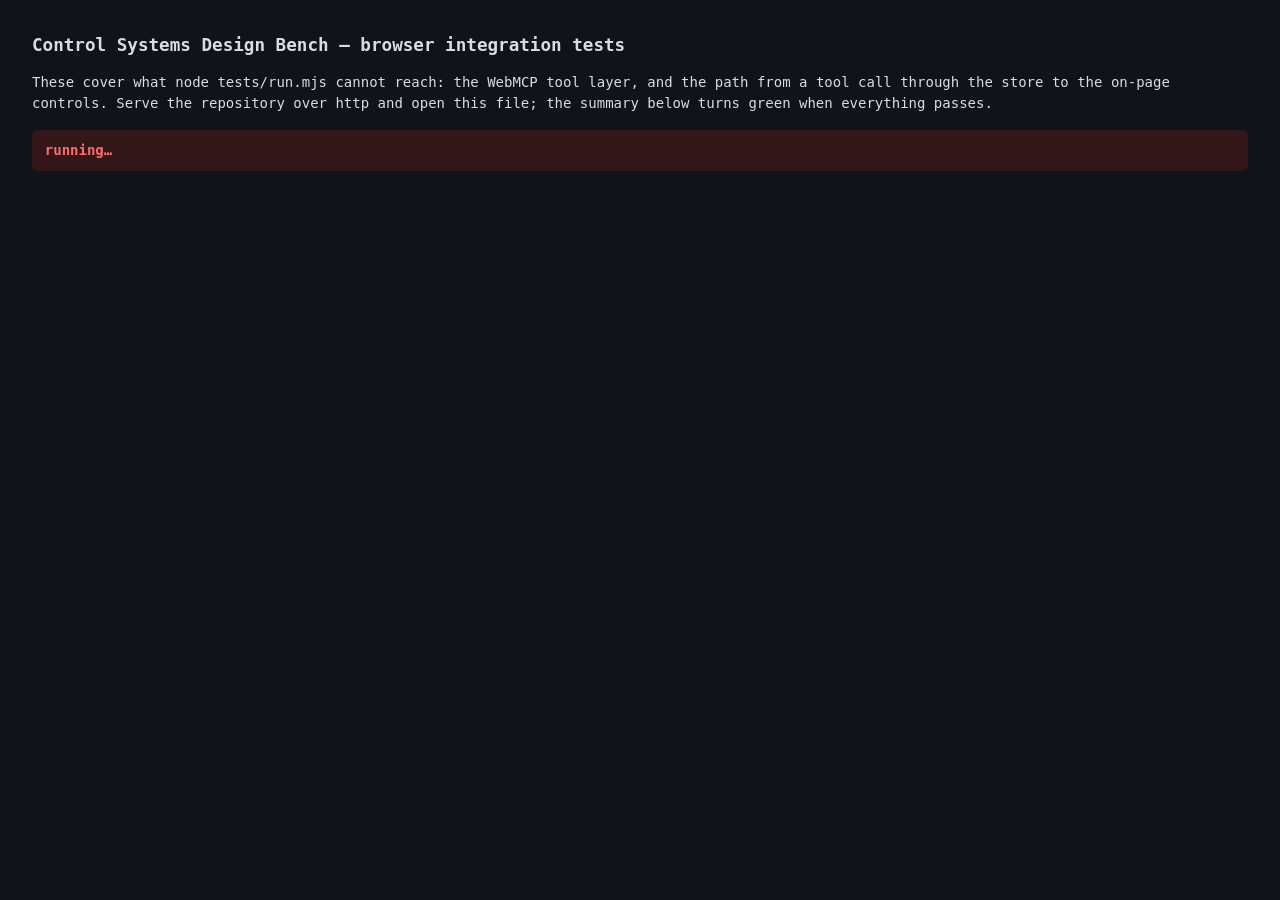
==== tests/browser.html @ 7874b9bb "Add numeric and browser test suites The numeric suite checks src/core against ground truth derived i" ====
<!DOCTYPE html>
<html lang="en">
<head>
  <meta charset="utf-8">
  <title>Bench browser tests</title>
  <style>
    body { font: 14px/1.5 ui-monospace, SFMono-Regular, Menlo, Consolas, monospace; margin: 2rem; background: #10131a; color: #d7dce5; }
    h1 { font-size: 1.1rem; }
    li { margin: .15rem 0; }
    .pass { color: #46d17f; }
    .fail { color: #ff6b6b; }
    #summary { margin: 1rem 0; padding: .6rem .8rem; border-radius: 6px; font-weight: 700; }
    #summary[data-ok="true"] { background: #12301f; color: #46d17f; }
    #summary[data-ok="false"] { background: #331617; color: #ff6b6b; }
    #stage { display: none; }
  </style>
</head>
<body>
  <h1>Control Systems Design Bench &mdash; browser integration tests</h1>
  <p>
    These cover what <code>node tests/run.mjs</code> cannot reach: the WebMCP tool layer, and the
    path from a tool call through the store to the on-page controls. Serve the repository over
    http and open this file; the summary below turns green when everything passes.
  </p>
  <div id="summary" data-ok="false">running&hellip;</div>
  <ol id="results"></ol>

  <!-- The real control markup is loaded into here from index.html, so these tests also
       verify that every element id controls.js looks up actually exists in the page. -->
  <div id="stage"></div>

<script type="module">
import { registerWebMCPTools } from "../src/mcp/tools.js";
import { getState, analyse, setGains, setPlant, setSpec } from "../src/ui/store.js";
import { initControls } from "../src/ui/controls.js";

const results = document.getElementById("results");
let passed = 0;
let failed = 0;

/**
 * Record one assertion.
 * @param {string} name what was checked
 * @param {boolean} ok whether it held
 * @param {string} [detail] extra context shown on failure
 * @returns {void}
 */
function check(name, ok, detail = "") {
  const li = document.createElement("li");
  li.className = ok ? "pass" : "fail";
  li.textContent = `${ok ? "PASS" : "FAIL"}  ${name}${ok || !detail ? "" : ` — ${detail}`}`;
  results.appendChild(li);
  if (ok) passed += 1; else failed += 1;
}

/**
 * Run one test body, turning a throw into a failure rather than halting the suite.
 * @param {string} name test name
 * @param {() => Promise<void>|void} fn test body
 * @returns {Promise<void>}
 */
async function test(name, fn) {
  try {
    await fn();
  } catch (err) {
    check(name, false, String(err && err.stack ? err.stack : err));
  }
}

/** Extract the plain text of a WebMCP tool result. */
const bodyOf = (r) => r.content.map((c) => c.text).join("\n");

// --- load the real control markup ------------------------------------------
const html = await (await fetch("../index.html")).text();
const parsed = new DOMParser().parseFromString(html, "text/html");
document.getElementById("stage").innerHTML = parsed.body.innerHTML;

await test("index.html markup drives initControls without error", () => {
  initControls(document.getElementById("stage"));
  check("index.html markup drives initControls without error", true);
});

// --- register against a stubbed modelContext -------------------------------
const registered = [];
document.modelContext = {
  registerTool(descriptor) {
    registered.push(descriptor);
    return { unregister() {} };
  },
};

const handle = await registerWebMCPTools();
const byName = Object.fromEntries(registered.map((t) => [t.name, t]));

const READ = ["get_system", "run_step_response", "get_frequency_response", "get_pole_zero_map", "evaluate_design"];
const WRITE = ["set_controller_gains", "set_plant", "set_design_spec"];

await test("registration", () => {
  check("registerWebMCPTools reports available", handle.available === true);
  check("all 8 tools registered", registered.length === 8, `got ${registered.length}`);
  for (const name of [...READ, ...WRITE]) {
    check(`tool ${name} is registered`, Boolean(byName[name]));
  }
});

await test("schemas", () => {
  for (const t of registered) {
    const s = t.inputSchema;
    check(`${t.name}: inputSchema is an object schema`, s && s.type === "object");
    check(`${t.name}: additionalProperties is false`, s.additionalProperties === false);
    check(`${t.name}: description is substantial`, typeof t.description === "string" && t.description.length > 80);
    for (const [prop, def] of Object.entries(s.properties || {})) {
      check(`${t.name}.${prop}: has a real description`,
        typeof def.description === "string" && def.description.length > 20,
        JSON.stringify(def.description));
    }
    // Every parameter on this surface is optional by design.
    check(`${t.name}: no parameters marked required`, !s.required || s.required.length === 0,
      JSON.stringify(s.required));
    check(`${t.name}: execute is a function`, typeof t.execute === "function");
  }
});

await test("readOnlyHint is accurate", () => {
  for (const name of READ) {
    check(`${name}: readOnlyHint true`, byName[name].annotations.readOnlyHint === true);
  }
  for (const name of WRITE) {
    check(`${name}: readOnlyHint false`, byName[name].annotations.readOnlyHint === false);
  }
});

// --- behaviour --------------------------------------------------------------
await test("get_system reports the live design", async () => {
  const body = bodyOf(await byName.get_system.execute({}));
  check("get_system mentions the gains", /Kp=/.test(body), body);
  check("get_system states stability", /STABLE|UNSTABLE/.test(body), body);
  check("get_system includes a spec verdict", /SPECS? (MET|NOT MET)/.test(body), body);
});

await test("write tool changes state and returns post-change metrics", async () => {
  setPlant({ key: "second-order" });
  setGains({ Kp: 1, Ki: 0, Kd: 0, N: 100 });
  const before = analyse().metrics.overshoot;

  const body = bodyOf(await byName.set_controller_gains.execute({ Kp: 12, Ki: 4, Kd: 3 }));
  const s = getState();
  check("store gains updated", s.Kp === 12 && s.Ki === 4 && s.Kd === 3, JSON.stringify(s));
  check("result echoes the new gains", body.includes("Kp=12"), body);
  check("result carries post-change step metrics", /overshoot/.test(body), body);
  check("result carries post-change margins", /PM |GM /.test(body), body);
  check("result carries the spec verdict", /SPECS? (MET|NOT MET)/.test(body), body);
  check("the design actually changed", analyse().metrics.overshoot !== before);

  // The demo-critical path: an agent's write must move the human-facing controls.
  const stage = document.getElementById("stage");
  check("Kp number input repainted from the store",
    Number(stage.querySelector("#kp-number").value) === 12,
    stage.querySelector("#kp-number").value);
  check("Kp slider repainted from the store",
    Number(stage.querySelector("#kp-slider").value) === 12,
    stage.querySelector("#kp-slider").value);
  check("Kd number input repainted from the store",
    Number(stage.querySelector("#kd-number").value) === 3,
    stage.querySelector("#kd-number").value);
});

await test("partial gain updates leave the others alone", async () => {
  setGains({ Kp: 5, Ki: 2, Kd: 1 });
  await byName.set_controller_gains.execute({ Kp: 9 });
  const s = getState();
  check("only Kp changed", s.Kp === 9 && s.Ki === 2 && s.Kd === 1, JSON.stringify(s));
});

await test("set_plant by preset", async () => {
  const body = bodyOf(await byName.set_plant.execute({ preset: "dc-motor" }));
  check("plantKey updated", getState().plantKey === "dc-motor", getState().plantKey);
  check("result names the preset", body.includes("dc-motor"), body);
  check("result carries post-change metrics", /Closed loop:/.test(body), body);
});

await test("set_plant with custom coefficients", async () => {
  const body = bodyOf(await byName.set_plant.execute({ numerator: [1], denominator: [1, 2, 1] }));
  const s = getState();
  check("custom plant installed", s.plantKey === null && s.plant.den.join() === "1,2,1", JSON.stringify(s.plant));
  check("result renders the transfer function", /s\^2 \+ 2s \+ 1/.test(body), body);
});

await test("invalid input returns a readable error, never a throw", async () => {
  const both = bodyOf(await byName.set_plant.execute({ preset: "dc-motor", numerator: [1], denominator: [1, 1] }));
  check("preset plus custom is rejected", both.startsWith("Error:"), both);

  const bad = bodyOf(await byName.set_controller_gains.execute({ Kp: "loud" }));
  check("non-numeric gain is rejected", bad.startsWith("Error:"), bad);
  check("error names the offending parameter", /Kp/.test(bad), bad);

  const empty = bodyOf(await byName.set_plant.execute({}));
  check("empty set_plant explains what is needed", empty.startsWith("Error:"), empty);

  const unknown = bodyOf(await byName.set_plant.execute({ preset: "teapot" }));
  check("unknown preset is rejected", unknown.startsWith("Error:"), unknown);
});

await test("read tools stay read-only", async () => {
  setPlant({ key: "second-order" });
  setGains({ Kp: 4, Ki: 1, Kd: 0.5 });
  const snapshot = JSON.stringify(getState());
  for (const name of READ) await byName[name].execute({});
  check("no read tool mutated the state", JSON.stringify(getState()) === snapshot);
});

await test("optional samples are returned on request", async () => {
  const without = bodyOf(await byName.run_step_response.execute({}));
  const with_ = bodyOf(await byName.run_step_response.execute({ include_samples: true }));
  check("samples omitted by default", !without.includes("samples"), without);
  check("samples included when asked", with_.includes("samples (t s, y):"), with_);

  const bode = bodyOf(await byName.get_frequency_response.execute({ include_samples: true }));
  check("bode samples included when asked", bode.includes("samples (w rad/s"), bode);
});

await test("evaluate_design reports per-spec margins", async () => {
  setSpec({ overshoot: 10, settlingTime: 4, steadyStateError: 0.02, phaseMargin: 45 });
  const body = bodyOf(await byName.evaluate_design.execute({}));
  for (const label of ["overshoot", "settling time", "steady-state error", "phase margin"]) {
    check(`evaluate_design covers ${label}`, body.includes(label), body);
  }
  check("evaluate_design gives signed margins", /(inside|outside) by /.test(body), body);
});

await test("set_design_spec retargets the evaluation", async () => {
  const body = bodyOf(await byName.set_design_spec.execute({ max_overshoot_percent: 3, min_phase_margin_deg: 70 }));
  const s = getState();
  check("targets updated", s.spec.overshoot === 3 && s.spec.phaseMargin === 70, JSON.stringify(s.spec));
  check("result re-evaluates against them", body.includes("target <= 3"), body);
});

await test("an unstable design is reported as such", async () => {
  await byName.set_plant.execute({ preset: "unstable" });
  await byName.set_controller_gains.execute({ Kp: 0.1, Ki: 0, Kd: 0 });
  const body = bodyOf(await byName.get_pole_zero_map.execute({}));
  check("pole-zero map states instability", /UNSTABLE/.test(body), body);
  check("pole-zero map lists poles", /closed-loop poles:/.test(body), body);
});

await test("the activity log records agent calls", () => {
  const log = document.getElementById("stage").querySelector("#agent-log");
  check("agent-log exists in index.html", Boolean(log));
  check("agent-log received entries", log && log.children.length > 0, log ? String(log.children.length) : "no log");
});

await test("unregister is callable", () => {
  handle.unregister();
  check("unregister runs cleanly", true);
});

const summary = document.getElementById("summary");
summary.dataset.ok = failed === 0 ? "true" : "false";
summary.textContent = `${passed} passed, ${failed} failed`;
document.title = failed === 0 ? `ALL PASS (${passed})` : `FAILED ${failed}/${passed + failed}`;
</script>
</body>
</html>
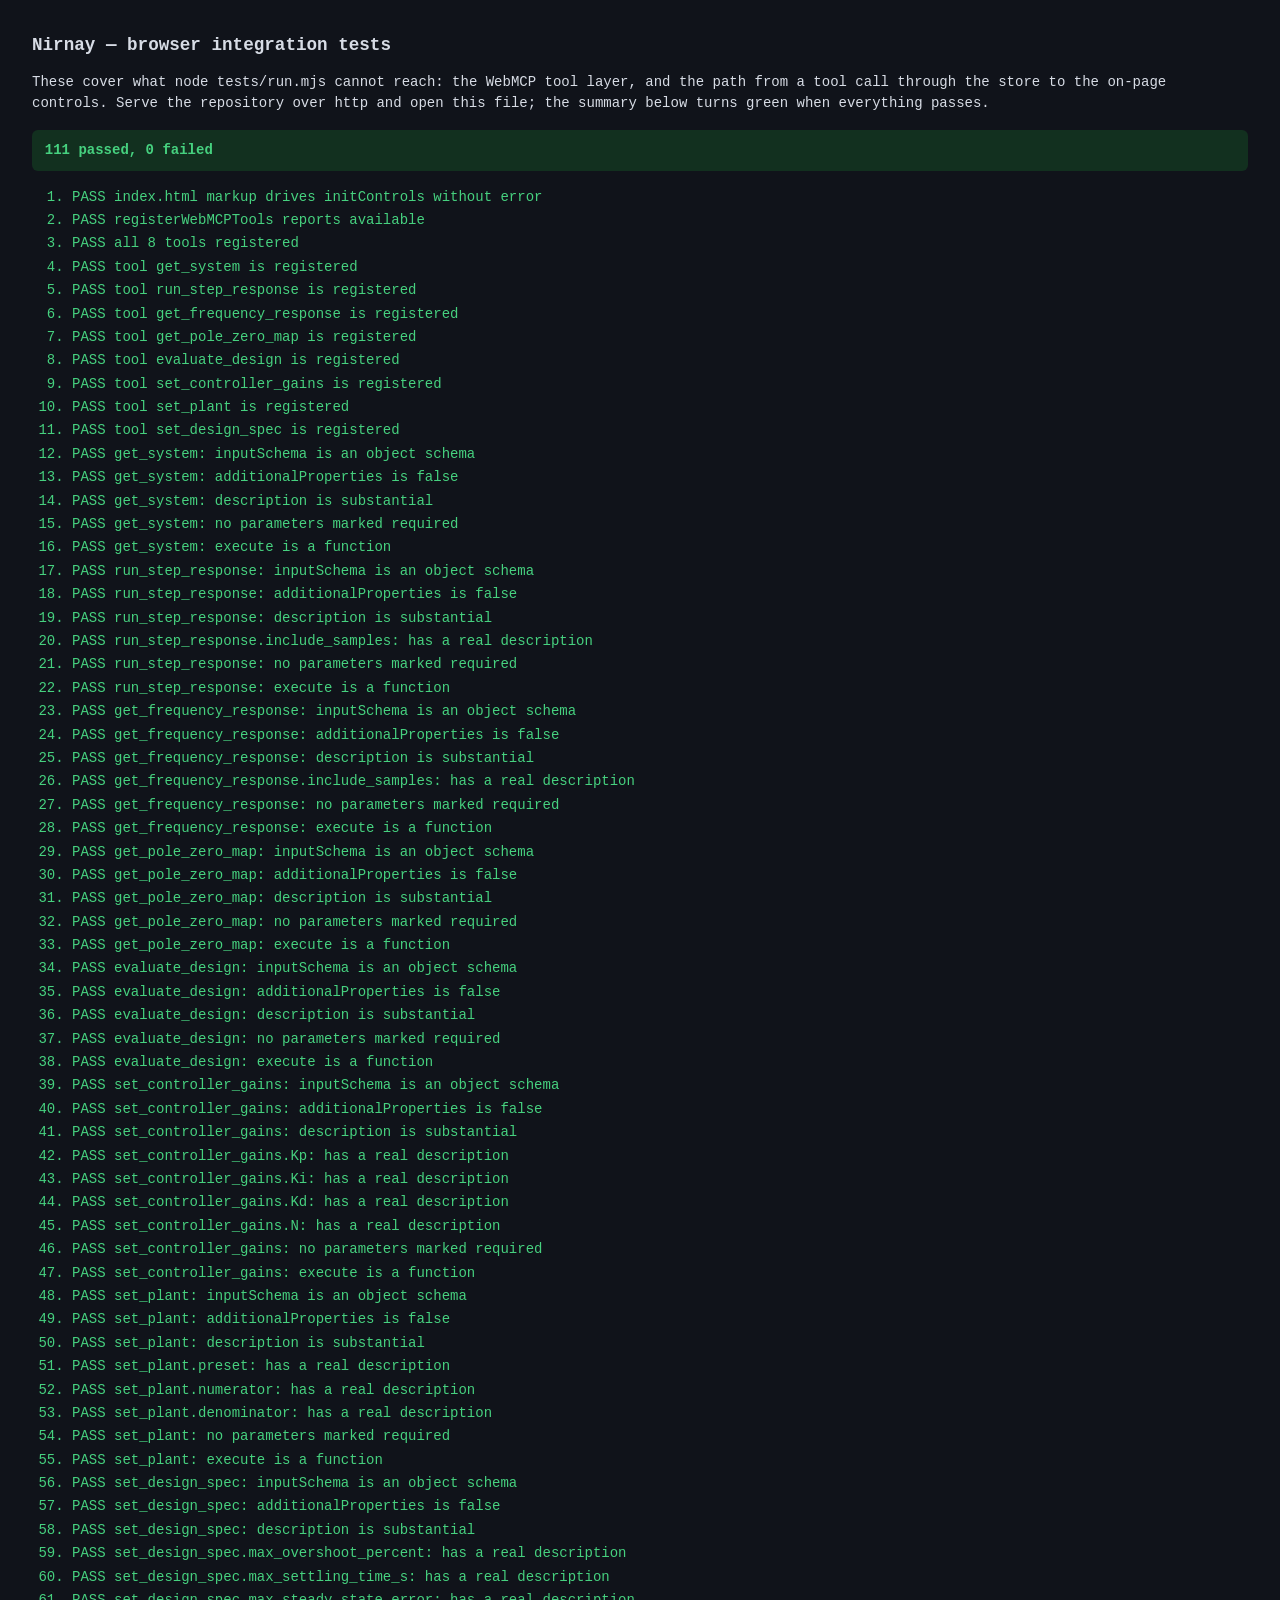
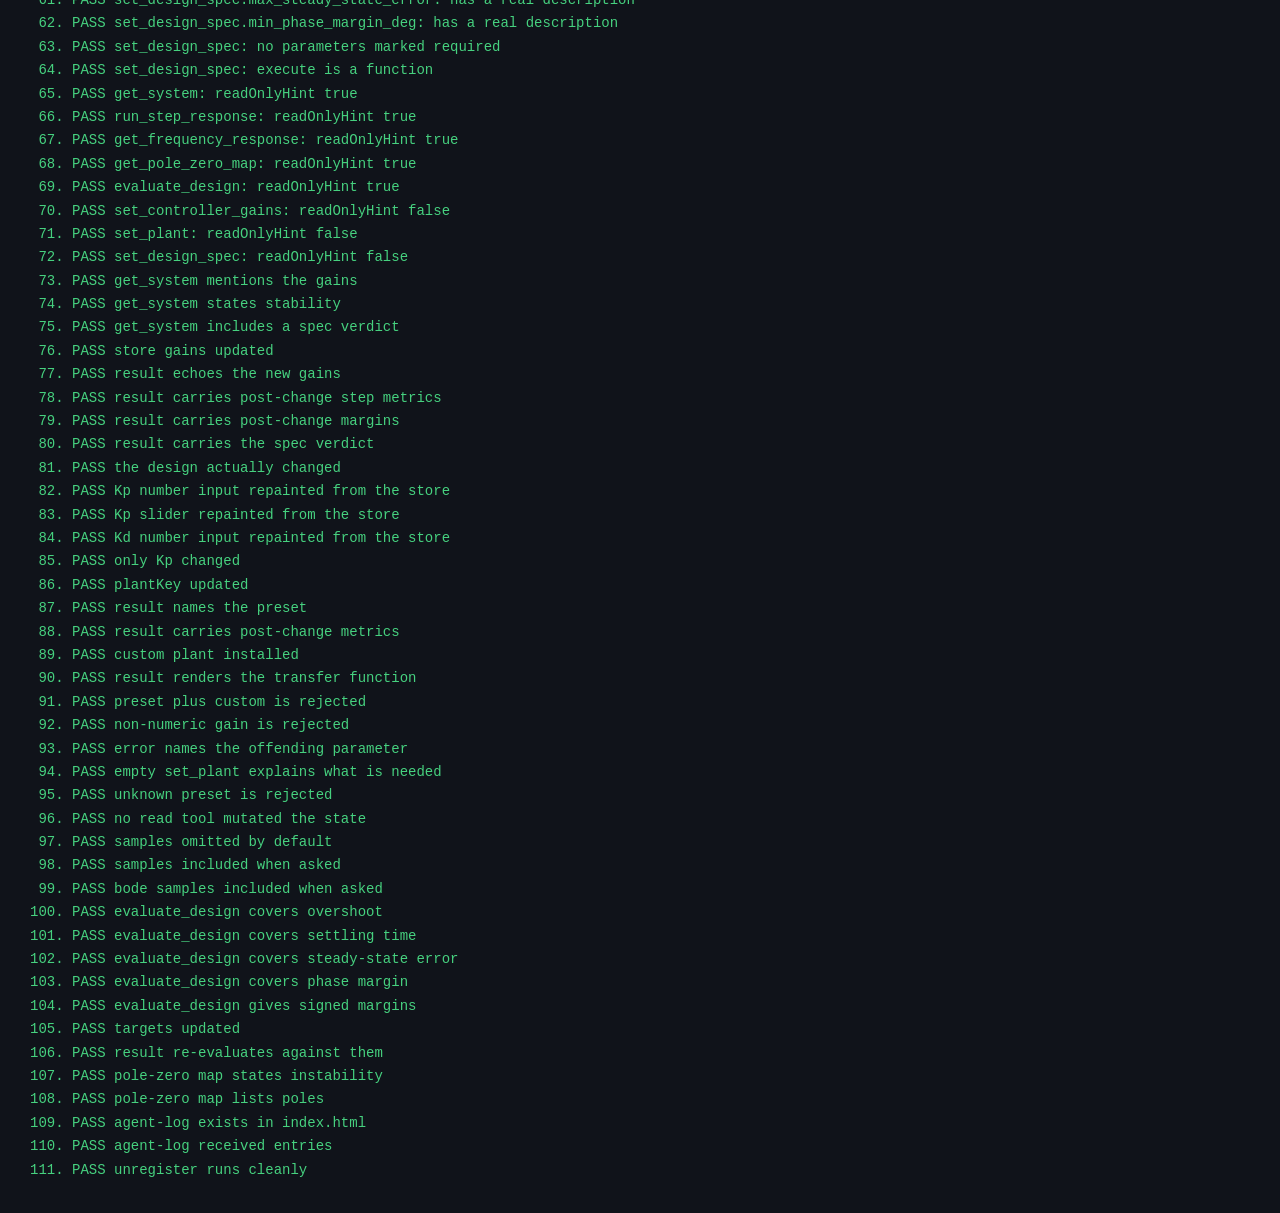
==== commit c48a5cb6: "Rename title and header for browser tests" ====
--- a/tests/browser.html
+++ b/tests/browser.html
@@ -2,7 +2,7 @@
 <html lang="en">
 <head>
   <meta charset="utf-8">
-  <title>Bench browser tests</title>
+  <title>Nirnay browser tests</title>
   <style>
     body { font: 14px/1.5 ui-monospace, SFMono-Regular, Menlo, Consolas, monospace; margin: 2rem; background: #10131a; color: #d7dce5; }
     h1 { font-size: 1.1rem; }
@@ -16,7 +16,7 @@
   </style>
 </head>
 <body>
-  <h1>Control Systems Design Bench &mdash; browser integration tests</h1>
+  <h1>Nirnay &mdash; browser integration tests</h1>
   <p>
     These cover what <code>node tests/run.mjs</code> cannot reach: the WebMCP tool layer, and the
     path from a tool call through the store to the on-page controls. Serve the repository over
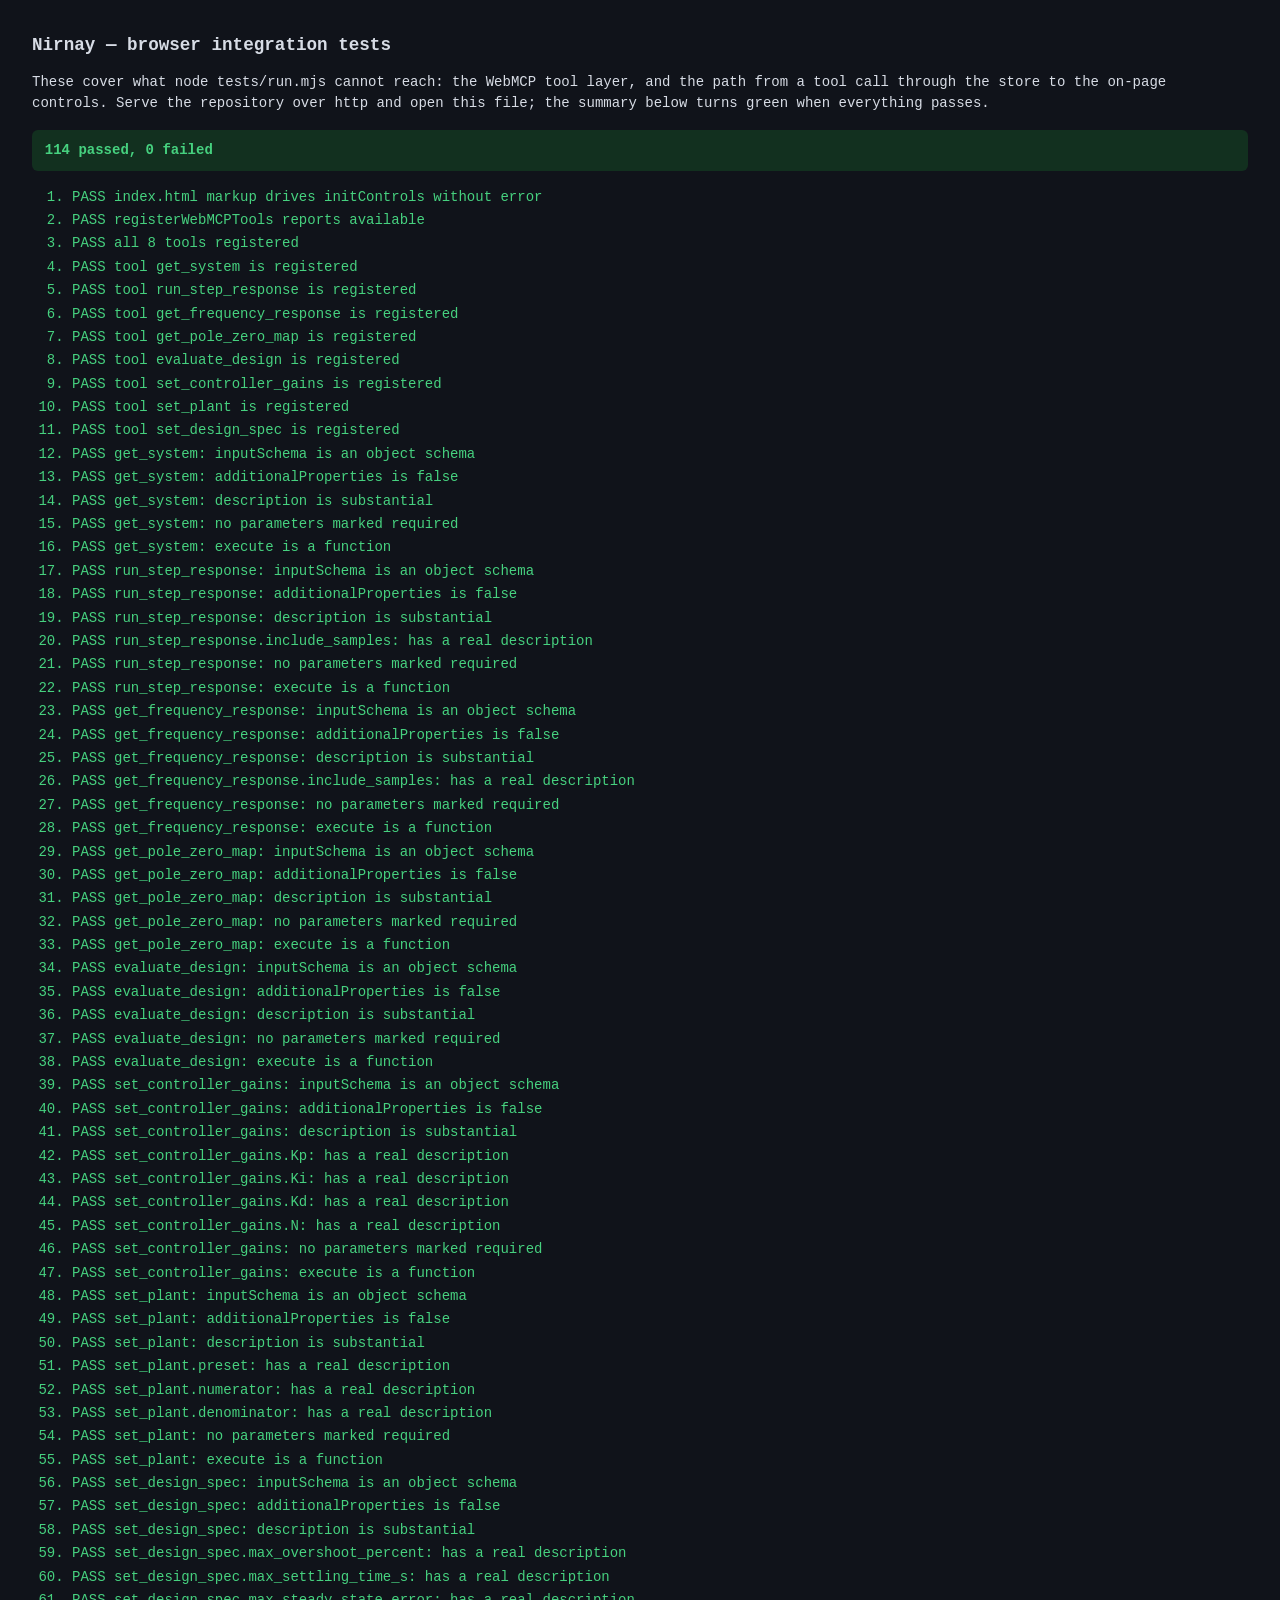
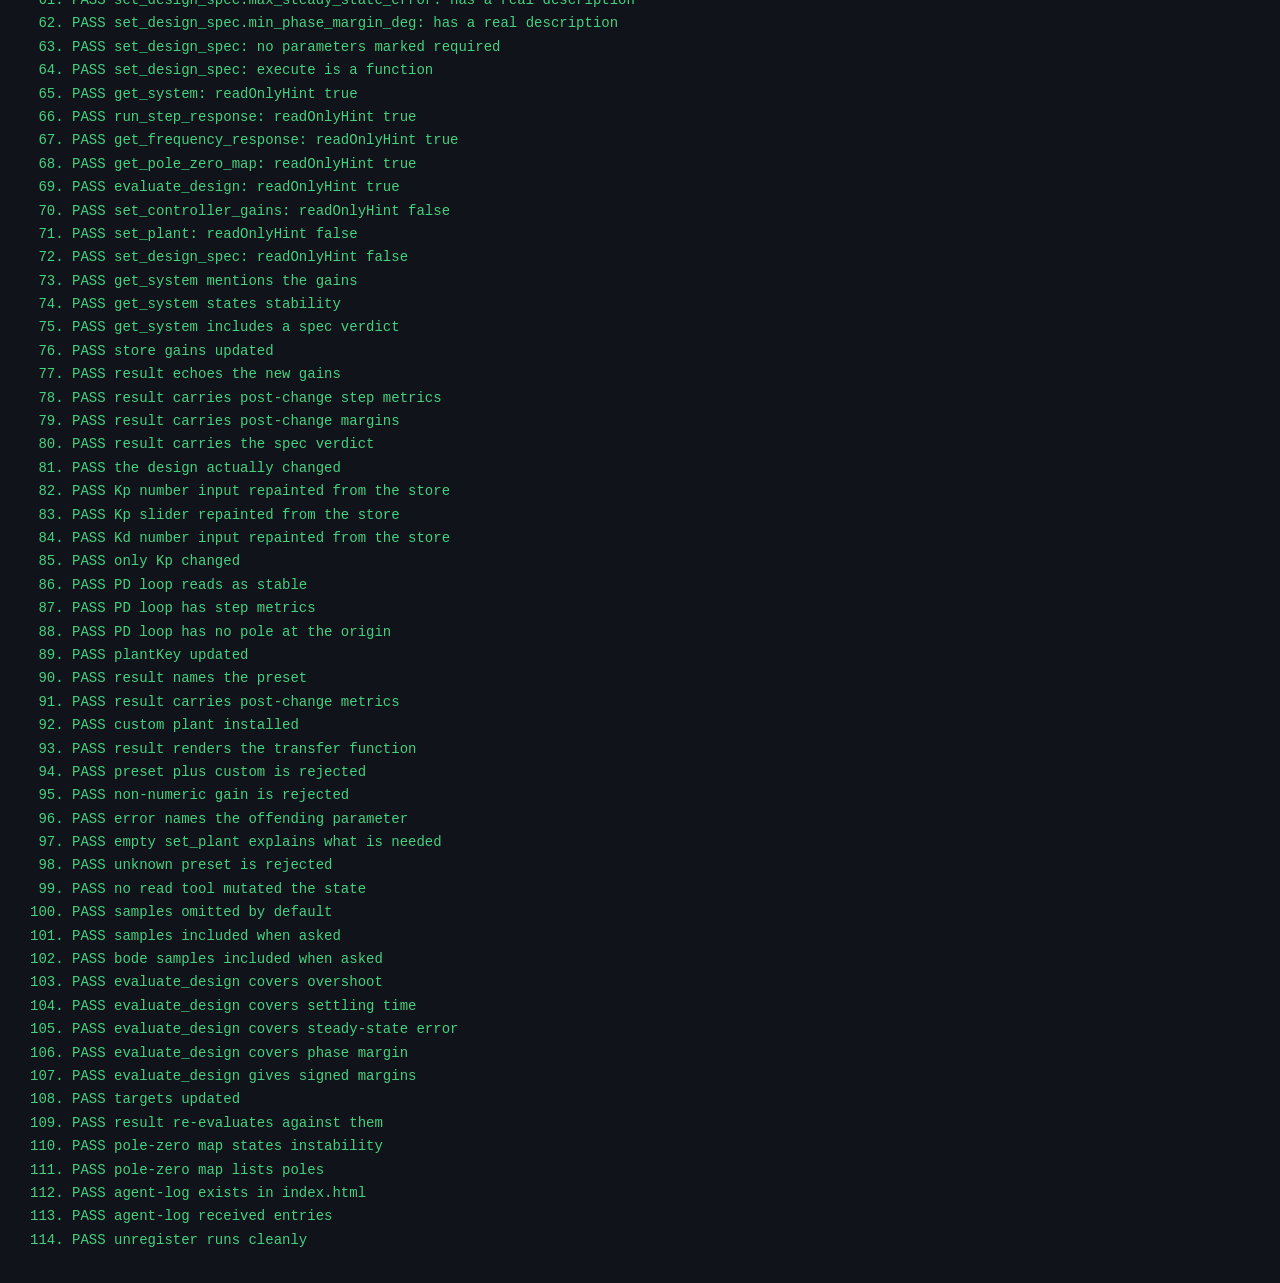
==== commit bcc23a9b: "Reduce the PD controller so it no longer carries a pole at the origin pidTF returned the reduced for" ====
--- a/tests/browser.html
+++ b/tests/browser.html
@@ -172,6 +172,15 @@
   check("only Kp changed", s.Kp === 9 && s.Ki === 2 && s.Kd === 1, JSON.stringify(s));
 });
 
+await test("PD control is not reported as unstable", async () => {
+  setPlant({ key: "second-order" });
+  const body = bodyOf(await byName.set_controller_gains.execute({ Kp: 2, Ki: 0, Kd: 1 }));
+  check("PD loop reads as stable", /Closed loop: STABLE/.test(body), body);
+  check("PD loop has step metrics", /overshoot \d/.test(body), body);
+  check("PD loop has no pole at the origin", !analyse().poles.some((p) => p.re === 0 && p.im === 0),
+    JSON.stringify(analyse().poles));
+});
+
 await test("set_plant by preset", async () => {
   const body = bodyOf(await byName.set_plant.execute({ preset: "dc-motor" }));
   check("plantKey updated", getState().plantKey === "dc-motor", getState().plantKey);
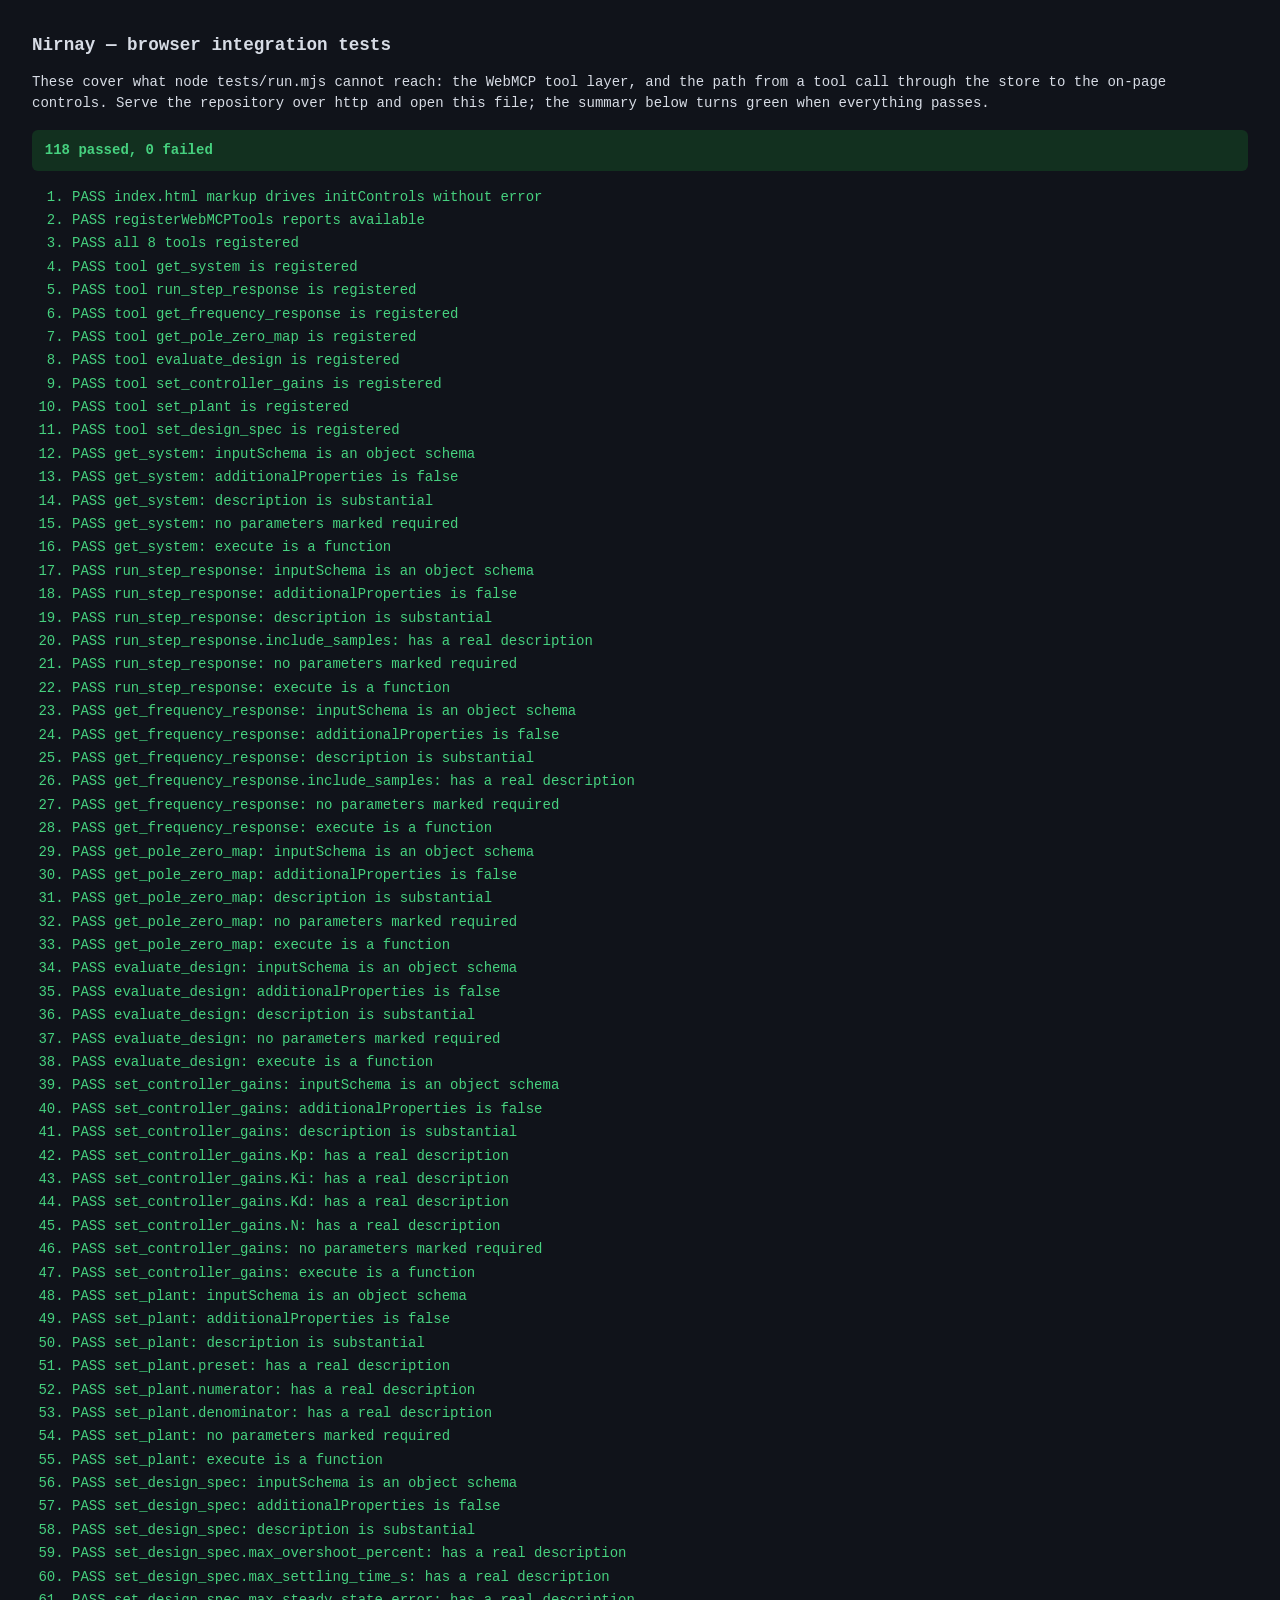
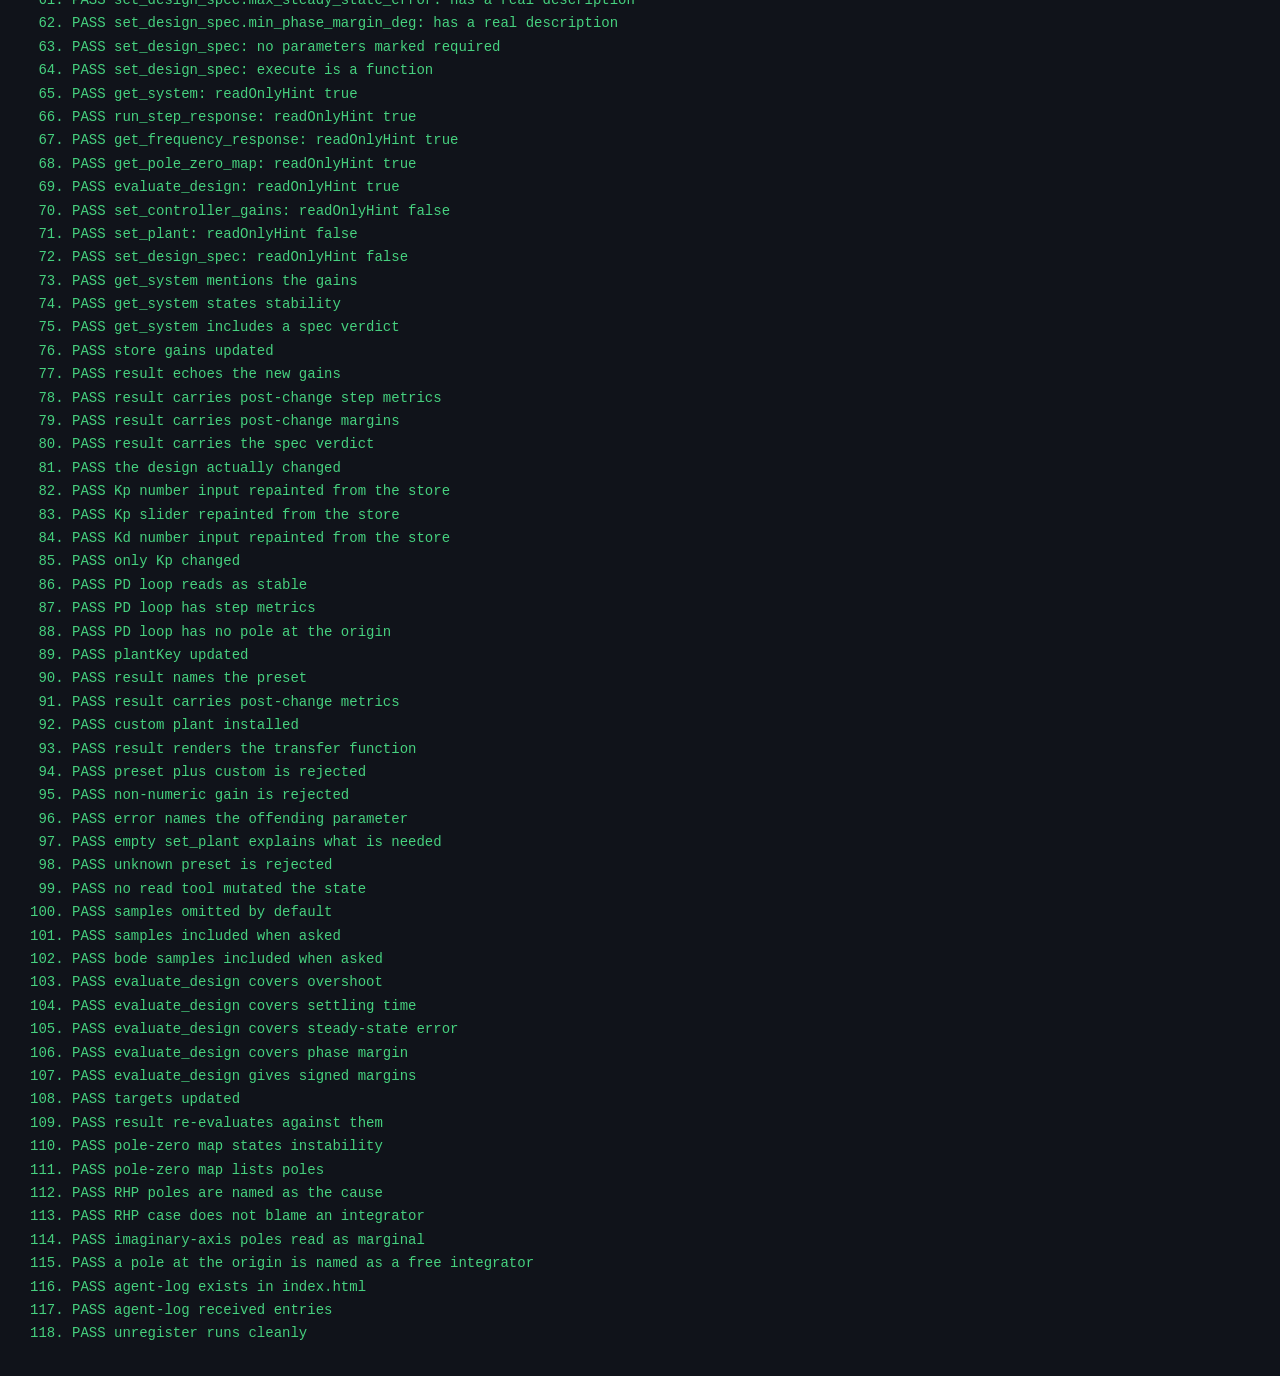
==== commit ee2b9f76: "Explain a missing steady state by where the closed-loop poles sit The design report and run_step_res" ====
--- a/tests/browser.html
+++ b/tests/browser.html
@@ -252,6 +252,27 @@
   check("pole-zero map lists poles", /closed-loop poles:/.test(body), body);
 });
 
+await test("a missing steady state is explained by where the poles sit", async () => {
+  // Right-half-plane poles: T = 0.1/(s^2 - s + 2.1) has no integrator at all.
+  await byName.set_plant.execute({ preset: "unstable" });
+  await byName.set_controller_gains.execute({ Kp: 0.1, Ki: 0, Kd: 0 });
+  const rhp = bodyOf(await byName.run_step_response.execute({}));
+  check("RHP poles are named as the cause", /2 poles in the right half-plane/.test(rhp), rhp);
+  check("RHP case does not blame an integrator", !/integrator/.test(rhp), rhp);
+
+  // Imaginary-axis poles: s^2 + 1 under P control of the double integrator.
+  await byName.set_plant.execute({ preset: "double-integrator" });
+  await byName.set_controller_gains.execute({ Kp: 1 });
+  const marginal = bodyOf(await byName.get_system.execute({}));
+  check("imaginary-axis poles read as marginal", /marginally stable/.test(marginal), marginal);
+
+  // Pole at the origin: the DC motor's own integrator with the controller switched off.
+  await byName.set_plant.execute({ preset: "dc-motor" });
+  await byName.set_controller_gains.execute({ Kp: 0, Ki: 0, Kd: 0 });
+  const origin = bodyOf(await byName.run_step_response.execute({}));
+  check("a pole at the origin is named as a free integrator", /pole at the origin/.test(origin), origin);
+});
+
 await test("the activity log records agent calls", () => {
   const log = document.getElementById("stage").querySelector("#agent-log");
   check("agent-log exists in index.html", Boolean(log));
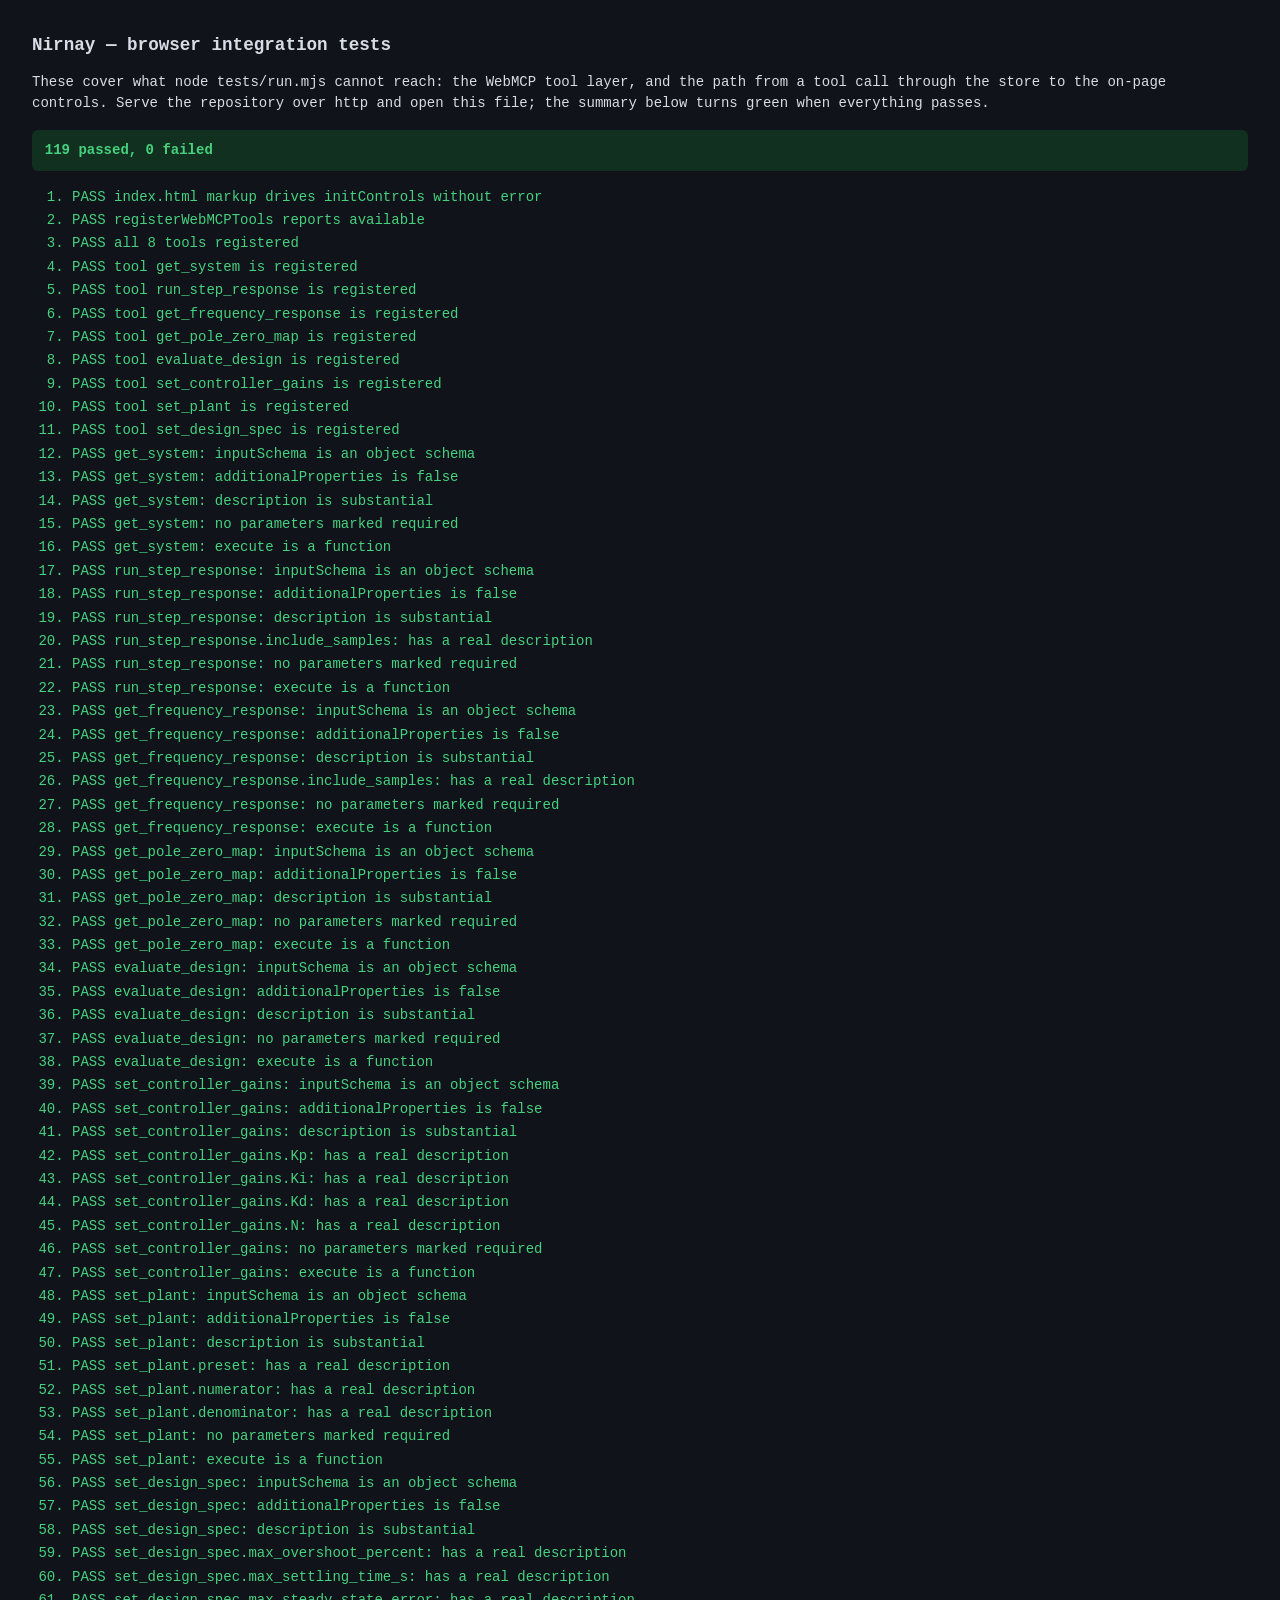
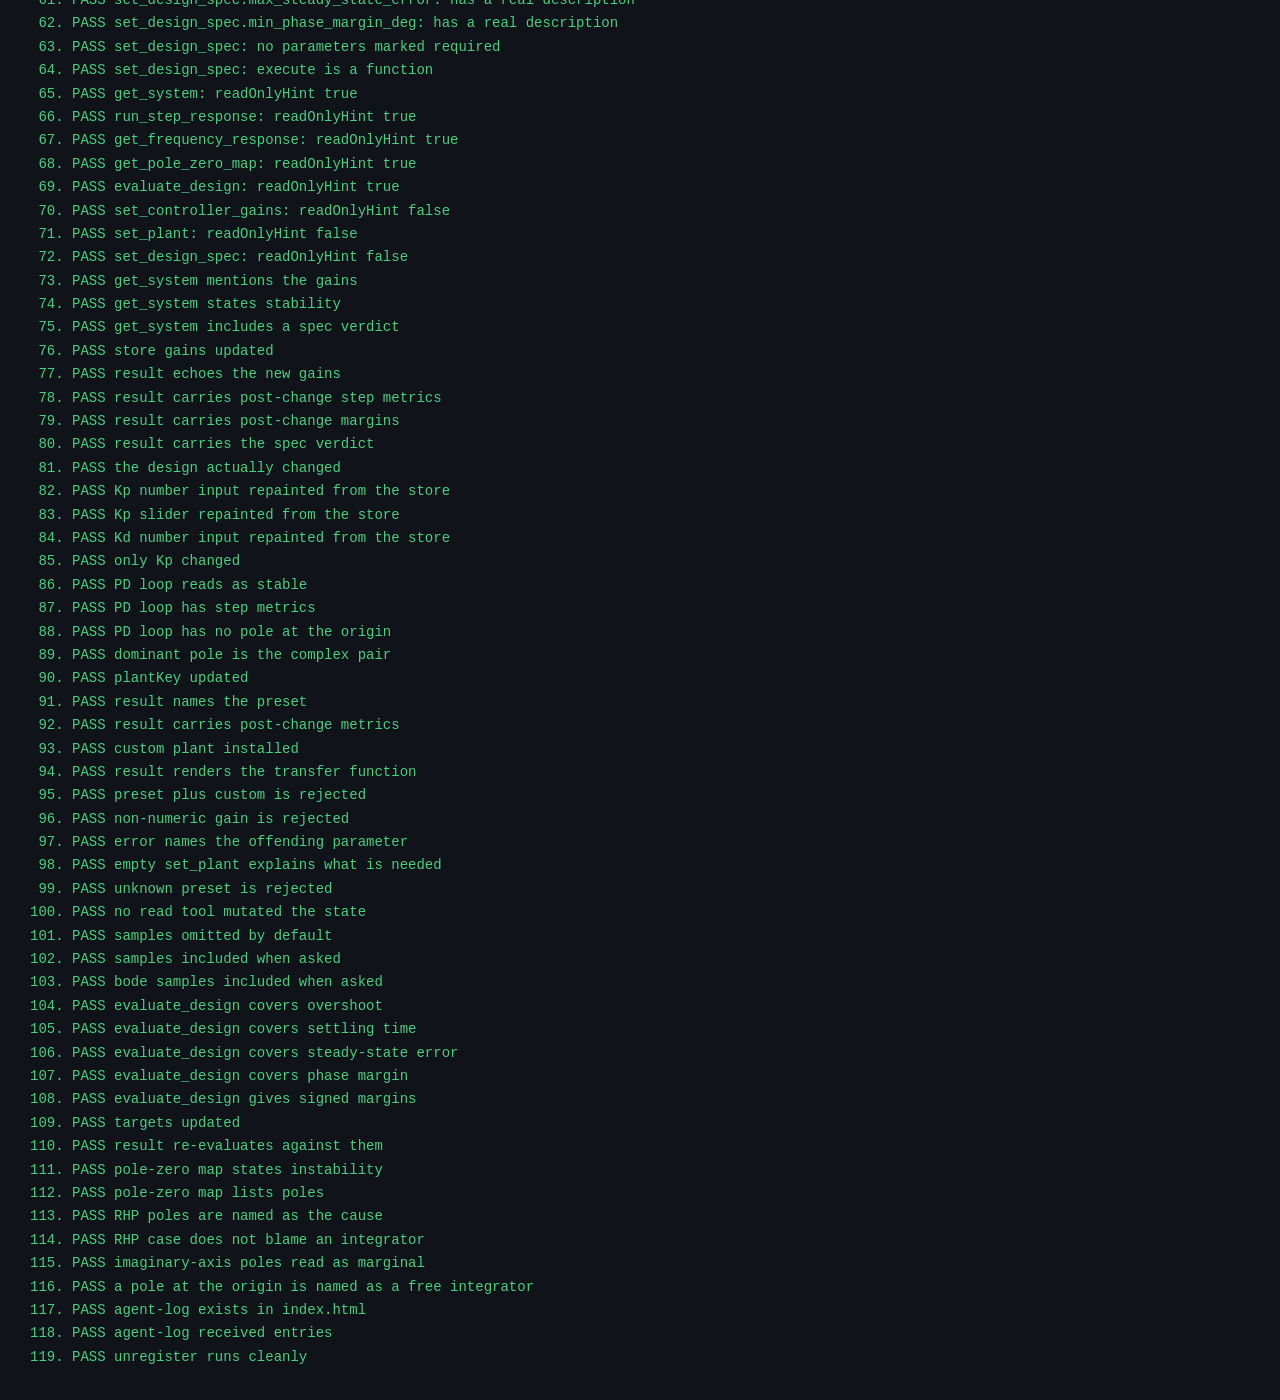
==== commit 484e9e0c: "Pick the dominant pole by its share of the step response The dominant pole was simply the stable pol" ====
--- a/tests/browser.html
+++ b/tests/browser.html
@@ -181,6 +181,15 @@
     JSON.stringify(analyse().poles));
 });
 
+await test("the dominant pole is the one that shapes the response", async () => {
+  // The slow real pole of this design is nearly cancelled by a zero; the complex pair
+  // is what produces the overshoot, so it is the one that must be reported.
+  setPlant({ key: "second-order" });
+  await byName.set_controller_gains.execute({ Kp: 12, Ki: 4, Kd: 3, N: 100 });
+  const body = bodyOf(await byName.get_pole_zero_map.execute({}));
+  check("dominant pole is the complex pair", /dominant pole: -1\.6876 \+ 3\.0714i/.test(body), body);
+});
+
 await test("set_plant by preset", async () => {
   const body = bodyOf(await byName.set_plant.execute({ preset: "dc-motor" }));
   check("plantKey updated", getState().plantKey === "dc-motor", getState().plantKey);
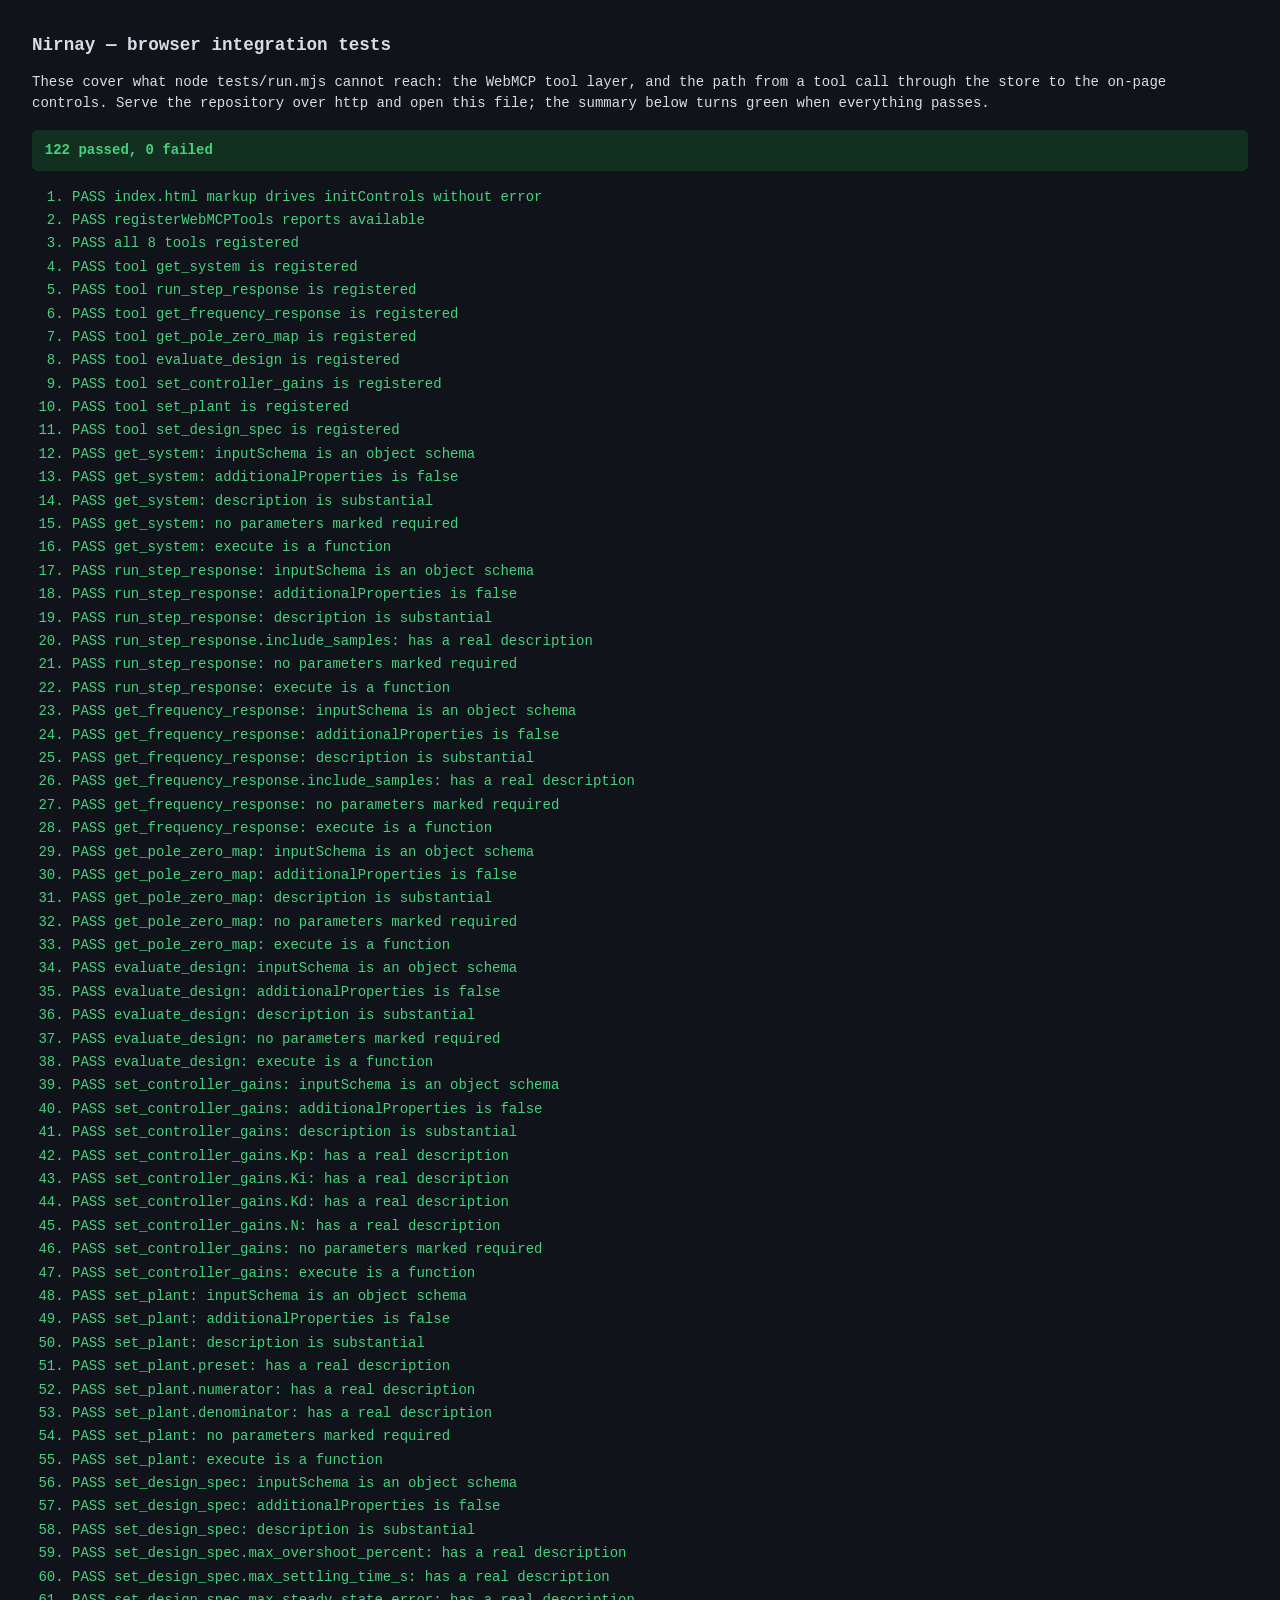
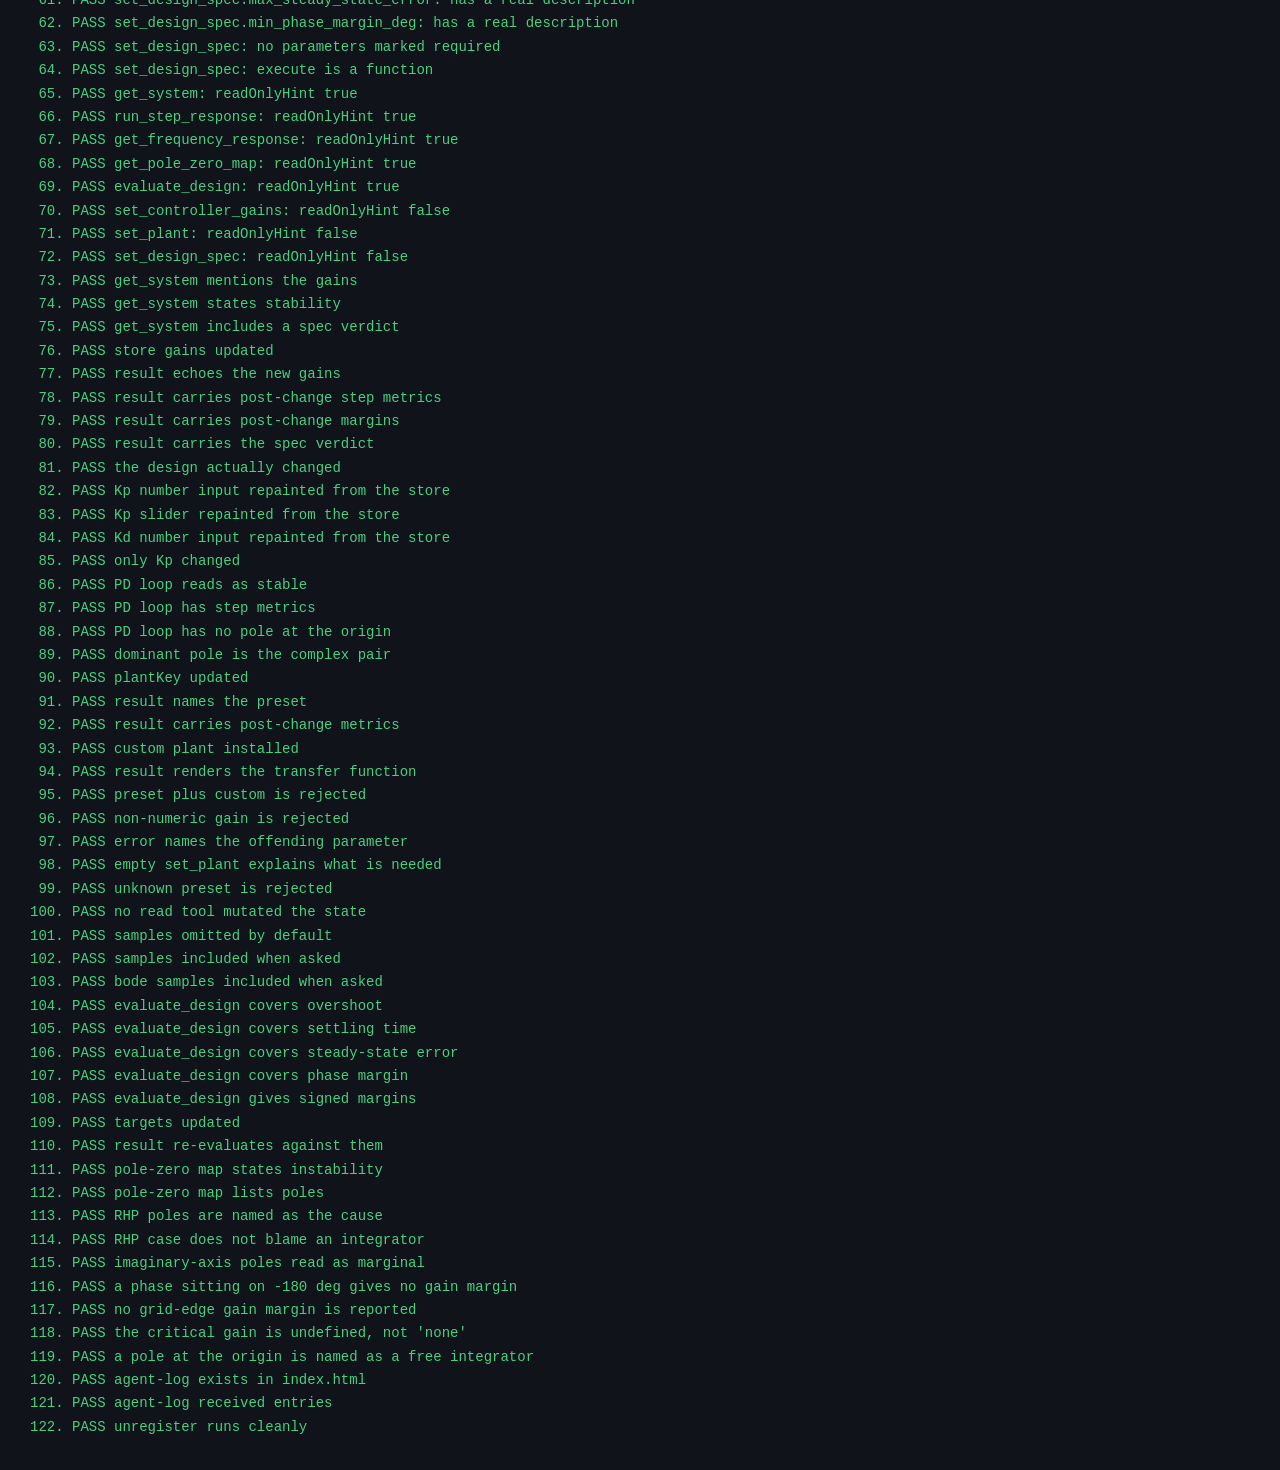
==== commit b5bfad25: "Report no gain margin when the phase sits on -180 deg The phase-crossover scan treated any sample ex" ====
--- a/tests/browser.html
+++ b/tests/browser.html
@@ -274,6 +274,12 @@
   await byName.set_controller_gains.execute({ Kp: 1 });
   const marginal = bodyOf(await byName.get_system.execute({}));
   check("imaginary-axis poles read as marginal", /marginally stable/.test(marginal), marginal);
+  const freq = bodyOf(await byName.get_frequency_response.execute({}));
+  check("a phase sitting on -180 deg gives no gain margin",
+    /gain margin: +undefined - the open-loop phase sits at -180 deg/.test(freq), freq);
+  check("no grid-edge gain margin is reported", !/e-8|-160 dB/.test(freq), freq);
+  const pz = bodyOf(await byName.get_pole_zero_map.execute({}));
+  check("the critical gain is undefined, not 'none'", /critical gain: undefined/.test(pz), pz);
 
   // Pole at the origin: the DC motor's own integrator with the controller switched off.
   await byName.set_plant.execute({ preset: "dc-motor" });
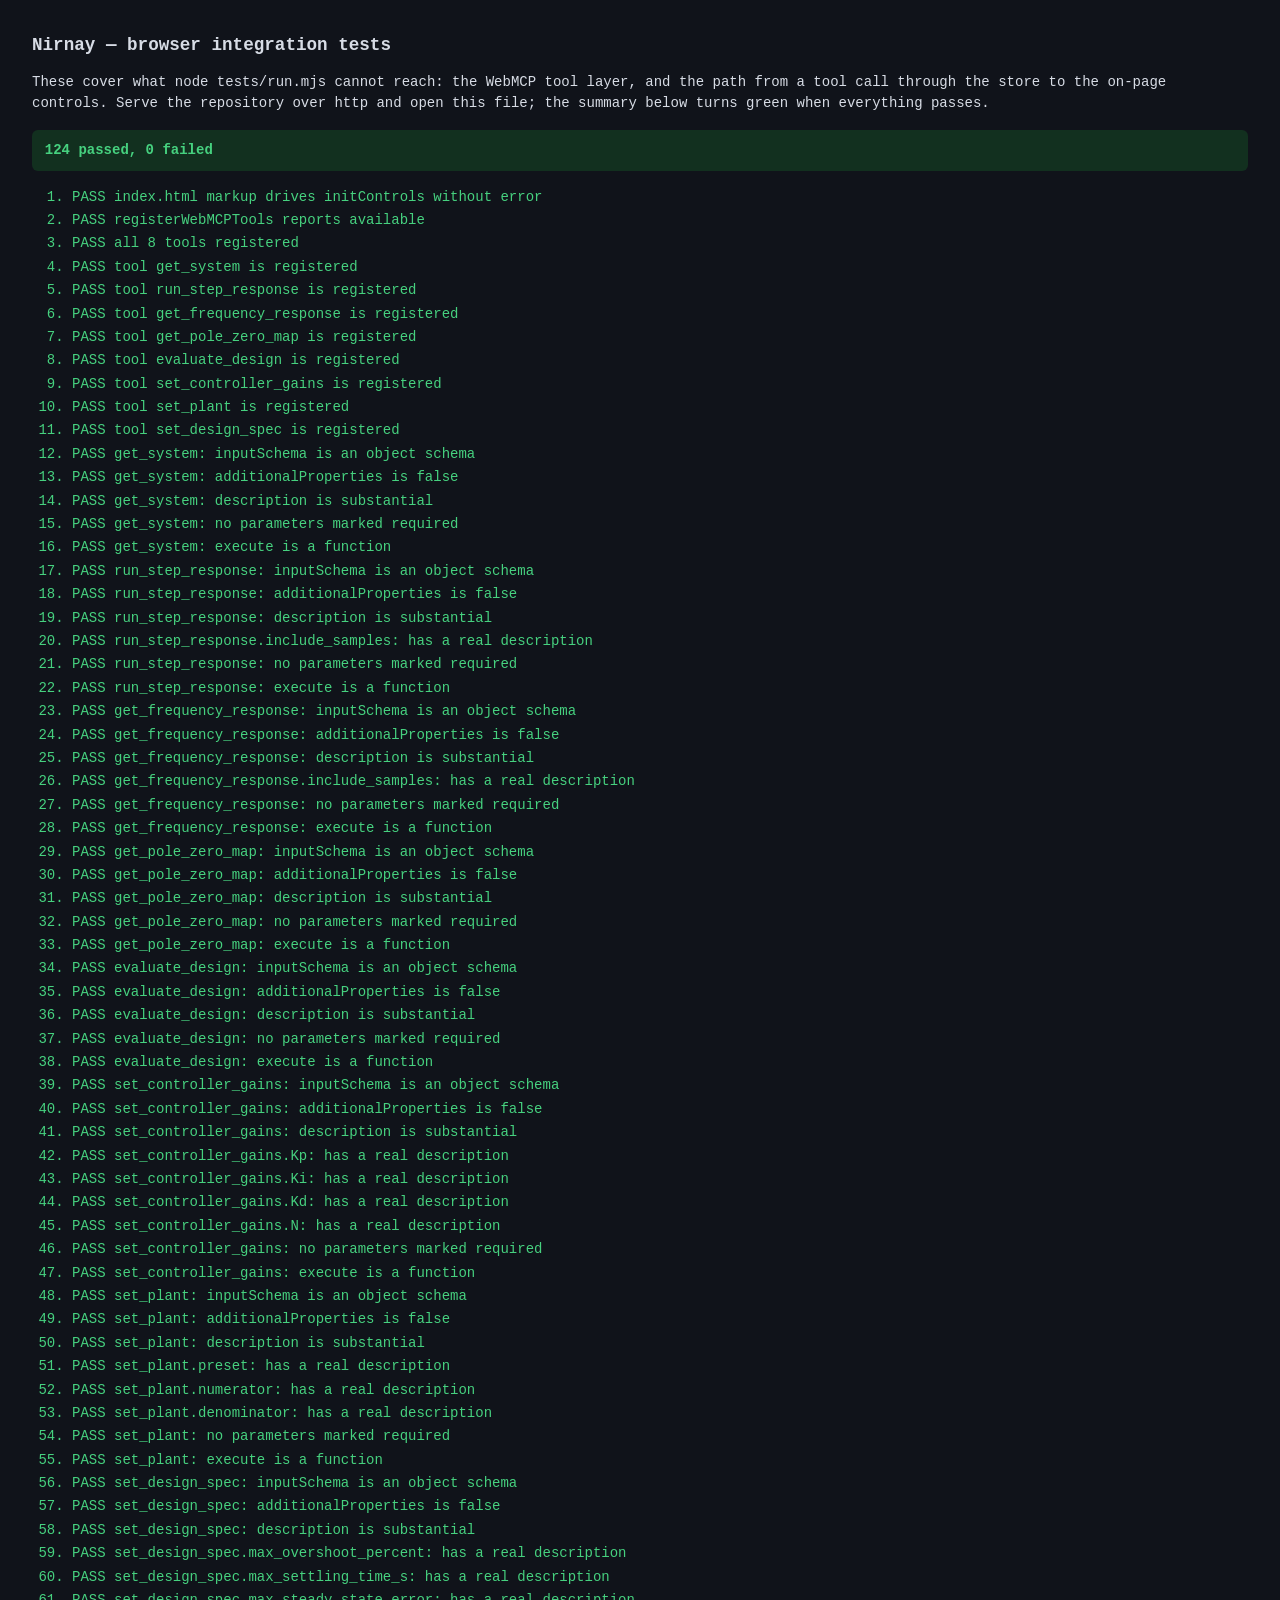
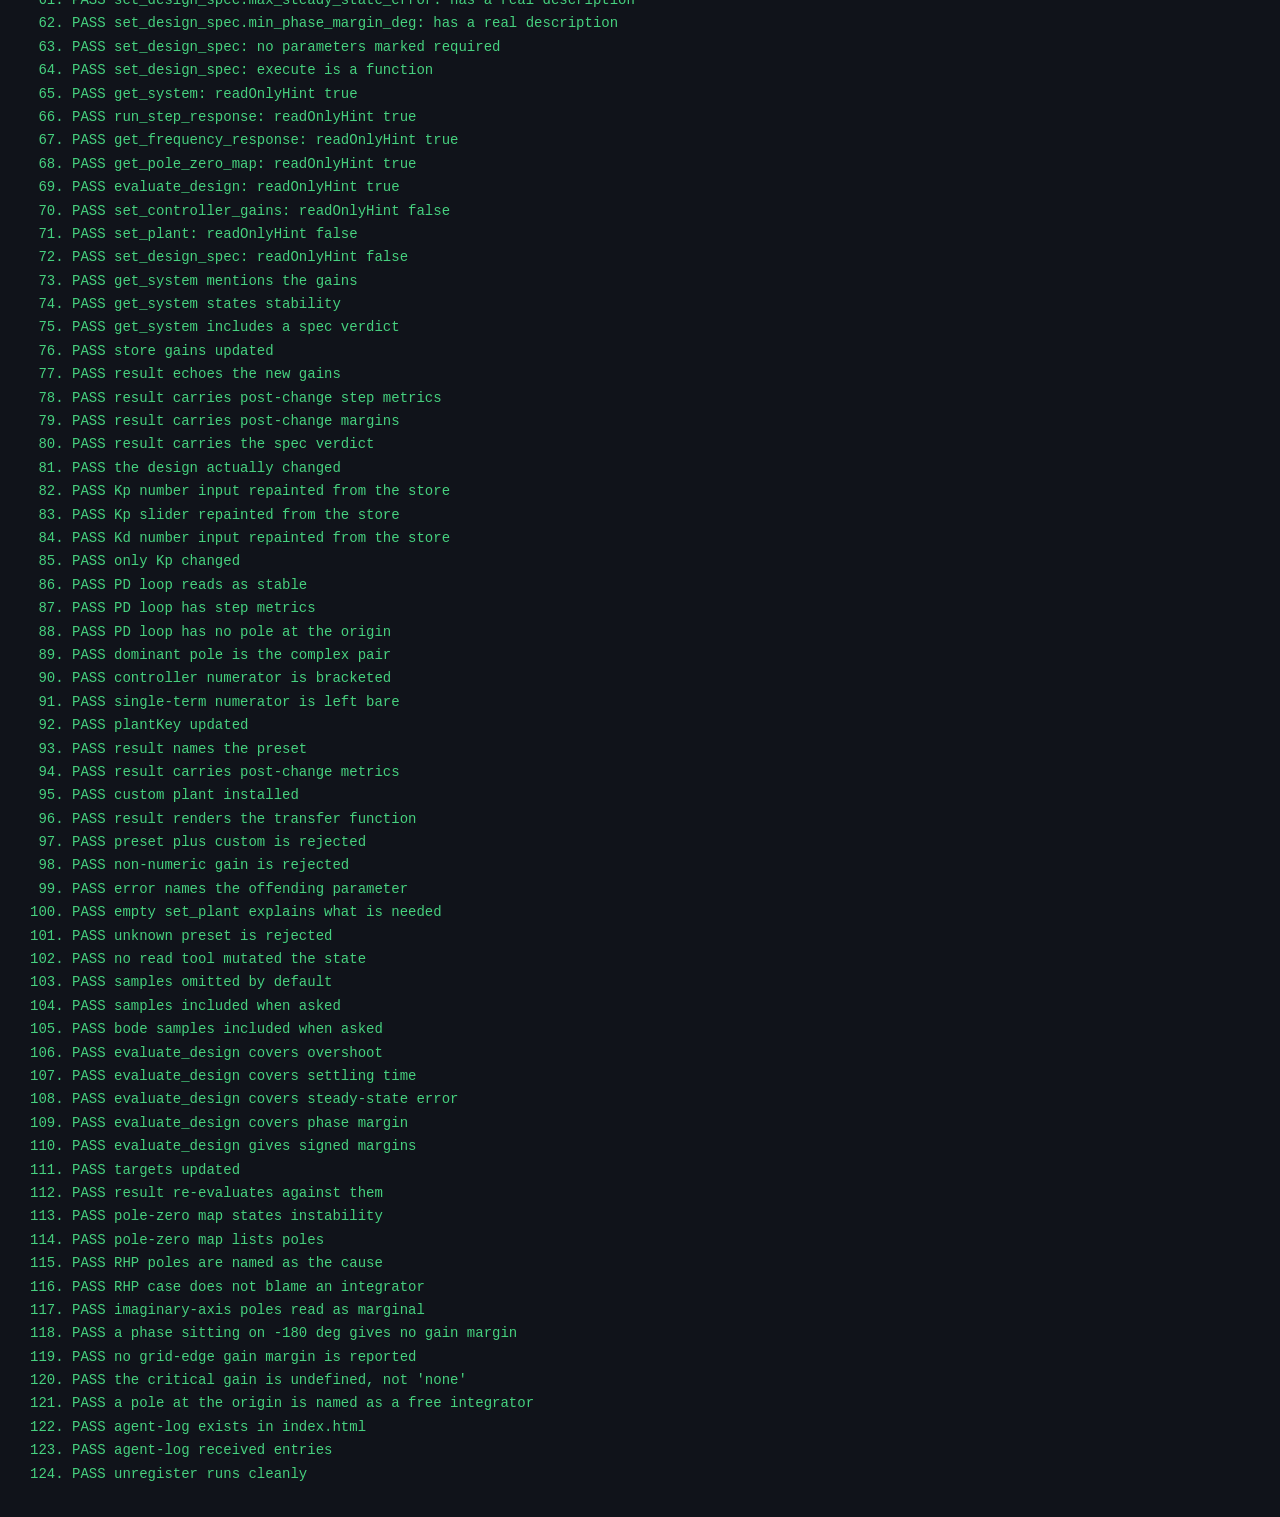
==== commit a707fc7e: "Bracket multi-term numerators in tool output formatTF bracketed the denominator but not the numerato" ====
--- a/tests/browser.html
+++ b/tests/browser.html
@@ -190,6 +190,15 @@
   check("dominant pole is the complex pair", /dominant pole: -1\.6876 \+ 3\.0714i/.test(body), body);
 });
 
+await test("multi-term numerators are bracketed", async () => {
+  setPlant({ key: "second-order" });
+  const body = bodyOf(await byName.set_controller_gains.execute({ Kp: 12, Ki: 4, Kd: 3, N: 100 }));
+  check("controller numerator is bracketed",
+    body.includes("C(s) = (312s^2 + 1204s + 400) / (s^2 + 100s)"), body);
+  check("single-term numerator is left bare",
+    body.includes("Plant (preset \"second-order\"): 1 / (s^2 + 0.6s + 1)"), body);
+});
+
 await test("set_plant by preset", async () => {
   const body = bodyOf(await byName.set_plant.execute({ preset: "dc-motor" }));
   check("plantKey updated", getState().plantKey === "dc-motor", getState().plantKey);
